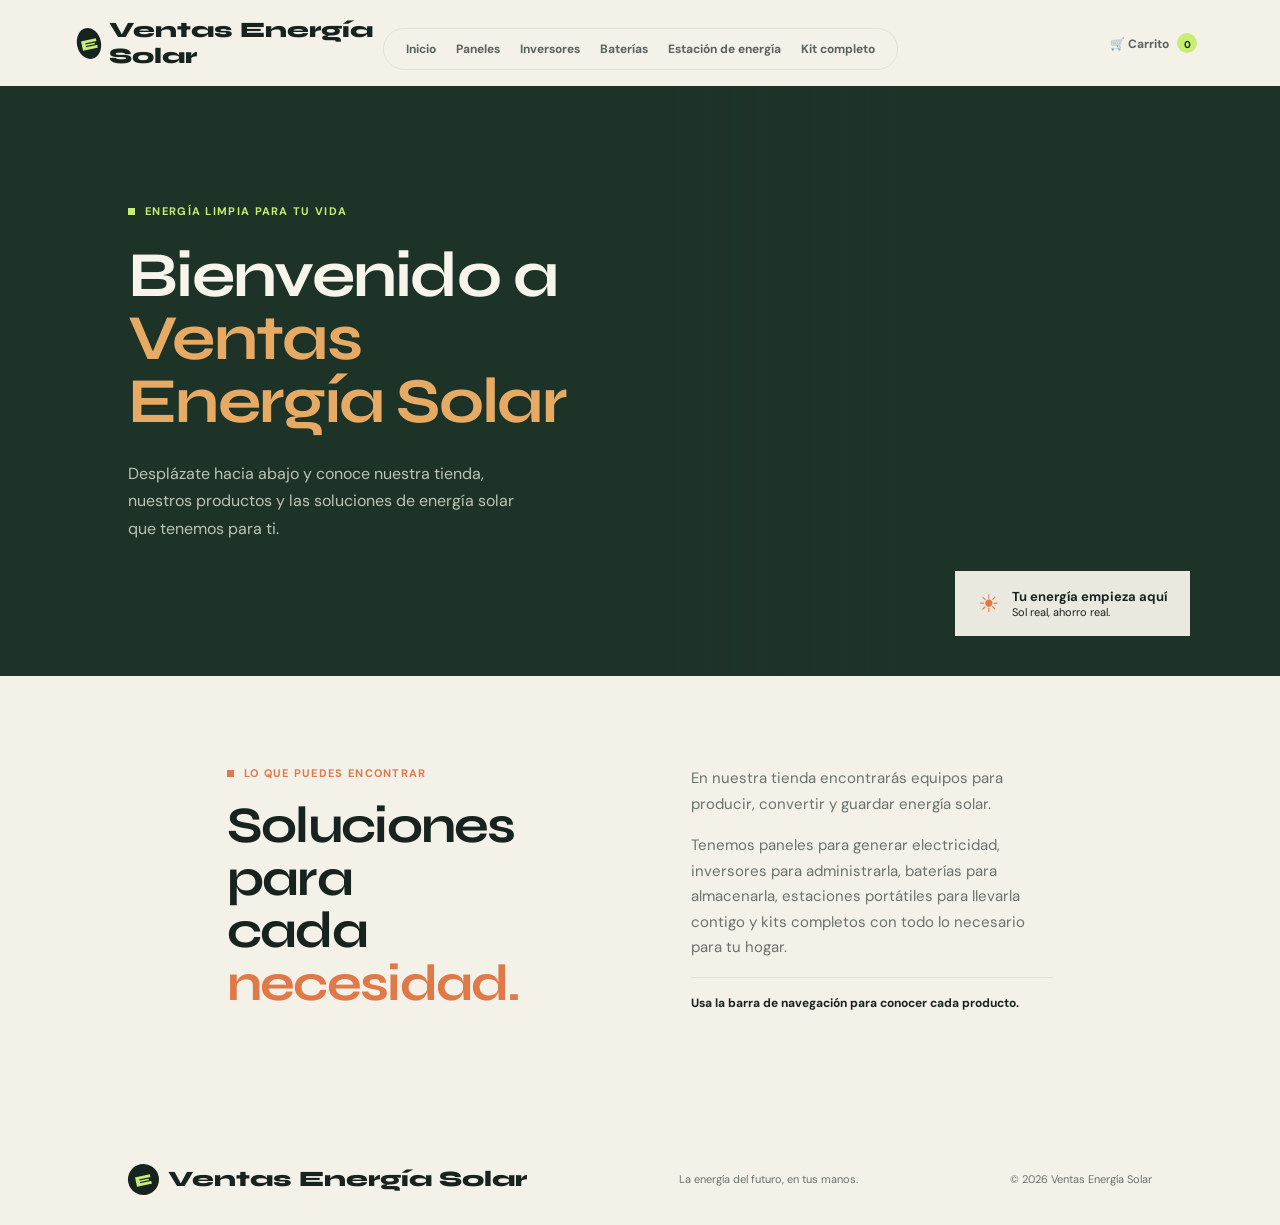
==== index.html @ c1aa7983 "Rename Principal.html to index.html" ====
<!DOCTYPE html>
<html lang="es">
<head>
    <meta charset="UTF-8">
    <meta name="viewport" content="width=device-width, initial-scale=1.0">
    <meta name="description" content="Kits solares EcoFlow, paneles e inversores para tener energía limpia en casa.">
    <title>Ventas | Energía solar</title>
    <link rel="stylesheet" href="stylePrincipal.css">
    <script src="carrito.js" defer></script>
    <link rel="shortcut icon" href="casa solar.png" type="image/x-icon">
</head>
<body>
    <header class="site-header">
        <a class="brand" href="Principal.html" aria-label="Ventas Energía Solar inicio"><span class="brand-mark">E</span><span>Ventas Energía Solar</span></a>
        <nav class="main-nav" aria-label="Navegación principal">
            <a href="Principal.html">Inicio</a>
            <a href="Paneles.html">Paneles</a>
            <a href="Inversores.html">Inversores</a>
            <a href="Baterias.html">Baterías</a>
            <a href="EstacionEnergia.html">Estación de energía</a>
            <a href="KitCompleto.html">Kit completo</a>
        </nav>
        <div class="header-actions">
            <button class="cart-button" type="button" aria-label="Ver carrito">🛒 Carrito <span>0</span></button>
        </div>
    </header>
    <main>
        <section class="hero" id="inicio">
            <div class="hero-copy">
                <p class="eyebrow"><span></span> Energía limpia para tu vida</p>
                <h1>Bienvenido a<br><em>Ventas Energía Solar</em></h1>
                <p class="hero-text">Desplázate hacia abajo y conoce nuestra tienda, nuestros productos y las soluciones de energía solar que tenemos para ti.</p>
            </div>
            <div class="hero-image" role="img" aria-label="Paneles solares en un tejado al atardecer"></div>
            <div class="hero-note">
                <span class="note-icon">☀</span>
                <span>
                    <strong>Tu energía empieza aquí</strong><br>
                    Sol real, ahorro real.
                </span>
            </div>
        </section>
        <section class="home-review" aria-label="Reseña de productos solares">
            <div class="review-heading">
                <p class="eyebrow dark"><span></span> Lo que puedes encontrar</p>
                <h2>Soluciones para<br>cada <em>necesidad.</em></h2>
            </div>
            <div class="review-text">
                <p>En nuestra tienda encontrarás equipos para producir, convertir y guardar energía solar.</p>
                <p>Tenemos paneles para generar electricidad, inversores para administrarla, baterías para almacenarla, estaciones portátiles para llevarla contigo y kits completos con todo lo necesario para tu hogar.</p>
                <p class="review-note">Usa la barra de navegación para conocer cada producto.</p>
            </div>
        </section>
    </main>
    <footer>
        <a class="brand" href="#inicio"><span class="brand-mark">E</span><span>Ventas Energía Solar</span></a><p>La energía del futuro, en tus manos.</p><span>© 2026 Ventas Energía Solar</span>
    </footer>
</body>
</html>
---- stylePrincipal.css ----
@import url('https://fonts.googleapis.com/css2?family=DM+Sans:wght@400;500;700&family=Syne:wght@600;700;800&display=swap');

:root {
    --ink: #17231e;
    --muted: #68736d;
    --lime: #c8ed75;
    --cream: #f4f1e9;
    --line: #dfe2d8;
    --dark-green: #1d3328;
}

* { box-sizing: border-box; }
html { scroll-behavior: smooth; overflow-x: hidden; }
body { margin: 0; color: var(--ink); background: var(--cream); font-family: 'DM Sans', sans-serif; overflow-x: hidden; }
a { color: inherit; text-decoration: none; }
button { font: inherit; }

/* Encabezado y navegación */
.site-header {
    align-items: center;
    display: flex;
    height: 86px;
    justify-content: space-between;
    padding: 0 6vw;
}

.site-header > .brand {
    flex: 1;
}

.brand {
    align-items: center;
    display: flex;
    gap: 9px;
    font-family: 'Syne', sans-serif;
    font-size: 22px;
    font-weight: 800;
}

.brand-mark {
    align-items: center;
    display: inline-flex;
    justify-content: center;
    width: 31px;
    height: 31px;
    border-radius: 50%;
    color: var(--lime);
    background: var(--ink);
    font-size: 15px;
    transform: rotate(-12deg);
}

.brand-dot { color: #e07948; }

.main-nav {
    align-items: center;
    border: 1px solid var(--line);
    border-radius: 999px;
    display: flex;
    gap: 20px;
    justify-content: center;
    margin: 0;
    padding: 12px 22px;
    transform: translateY(6px);
}

.main-nav a,
.cart-button {
    color: #59635d;
    font-size: 12px;
    font-weight: 700;
    white-space: nowrap;
}

.main-nav a:hover,
.card-link:hover,
.text-link:hover { color: #e07948; }

.product-header {
    position: relative;
}

.product-header .product-menu-button {
    order: -1;
    margin-right: 20px;
}

.product-header .main-nav {
    display: none;
    position: absolute;
    top: 72px;
    left: 6vw;
    z-index: 5;
    flex-direction: column;
    align-items: stretch;
    gap: 0;
    min-width: 210px;
    padding: 10px 20px;
    border-radius: 0;
    background: var(--cream);
    box-shadow: 0 12px 28px rgba(23, 35, 30, .12);
    transform: none;
}

.product-header .main-nav.is-open {
    display: flex;
}

.product-header .main-nav a {
    padding: 10px 0;
    border-bottom: 1px solid var(--line);
}

.product-header .main-nav a:last-child {
    border-bottom: 0;
}

.product-menu-button {
    display: block;
    width: 43px;
    height: 43px;
    border: 1px solid var(--line);
    border-radius: 4px;
    color: var(--ink);
    background: rgba(244, 241, 233, .55);
    cursor: pointer;
    font-size: 21px;
    line-height: 1;
}

.product-menu-button:hover,
.product-menu-button.is-open {
    color: var(--cream);
    background: rgba(29, 51, 40, .78);
}

.category-content > .product-type {
    color: #e07948;
}

.category-content > h1.product-type {
    margin: 0;
    color: #e07948;
    font-family: 'Syne', sans-serif;
    font-size: clamp(36px, 4vw, 54px);
    line-height: 1.03;
    letter-spacing: -1.7px;
    text-transform: none;
}

.header-actions {
    align-items: center;
    display: flex;
    flex: 1;
    gap: 21px;
    justify-content: flex-end;
}

.icon-button,
.cart-button {
    border: 0;
    background: transparent;
    cursor: pointer;
}

.icon-button {
    position: relative;
    font-size: 29px;
    line-height: 1;
    transform: rotate(-20deg);
}

.cart-button span {
    align-items: center;
    display: inline-flex;
    justify-content: center;
    width: 20px;
    height: 20px;
    margin-left: 5px;
    padding-top: 3px;
    border-radius: 50%;
    color: var(--ink);
    background: var(--lime);
    font-size: 10px;
}

.product-header .cart-button {
    align-items: center;
    display: inline-flex;
    height: 43px;
}

/* Botones y textos compartidos */
h1, h2, h3, p { margin-top: 0; }
h1, h2 { font-family: 'Syne', sans-serif; letter-spacing: -1.7px; }
em { color: #e7aa65; font-style: normal; }

.eyebrow {
    align-items: center;
    display: flex;
    gap: 10px;
    color: var(--lime);
    font-size: 11px;
    font-weight: 700;
    letter-spacing: 1.3px;
    text-transform: uppercase;
}

.eyebrow span { display: inline-block; width: 7px; height: 7px; background: var(--lime); }
.eyebrow.dark { color: #e07948; }
.eyebrow.dark span { background: #e07948; }

.primary-button {
    align-items: center;
    display: inline-flex;
    gap: 30px;
    padding: 16px 19px;
    color: var(--ink);
    background: var(--lime);
    font-size: 13px;
    font-weight: 700;
    transition: transform .2s, background .2s;
}

.primary-button:hover { background: #e0fb9c; transform: translateY(-3px); }
.text-link { color: #f7f5eb; font-size: 13px; font-weight: 700; }
.text-link span, .card-link span { margin-left: 8px; color: #e07948; font-size: 21px; }

/* Portada */
.hero {
    position: relative;
    display: grid;
    grid-template-columns: 46% 54%;
    min-height: 590px;
    padding-left: 10vw;
    overflow: hidden;
    color: #f7f5eb;
    background: var(--dark-green);
}

.hero-copy { align-self: center; position: relative; z-index: 1; padding: 54px 5vw 54px 0; }
.hero h1 { margin: 27px 0; font-size: clamp(47px, 5vw, 78px); line-height: .98; }
.hero-text { max-width: 400px; color: #bbc4b5; font-size: 16px; line-height: 1.7; }
.hero-actions { align-items: center; display: flex; gap: 27px; margin-top: 30px; }
.hero-proof { align-items: center; display: flex; gap: 9px; margin-top: 62px; color: #aab7a9; font-size: 11px; }
.hero-proof strong { color: #fff; font-size: 15px; }
.stars { color: #e7aa65; letter-spacing: 2px; }

.hero-image {
    min-height: 590px;
    background: linear-gradient(90deg, rgba(29, 51, 40, .18), transparent 40%), url('https://images.unsplash.com/photo-1509391366360-2e959784a276?auto=format&fit=crop&w=1400&q=85') center / cover;
}

.hero-note {
    align-items: center;
    display: flex;
    gap: 12px;
    position: absolute;
    right: 7vw;
    bottom: 40px;
    padding: 17px 23px;
    color: var(--ink);
    background: rgba(247, 245, 235, .94);
    font-size: 11px;
}

.hero-note strong { font-size: 13px; }
.note-icon { color: #e07948; font-size: 24px; }

/* Presentación y productos */
.intro { display: flex; justify-content: space-between; padding: 106px 10vw 51px; }
.intro h2 { margin: 21px 0 0; font-size: clamp(34px, 4vw, 54px); line-height: 1.03; }
.intro h2 em { color: #e07948; }
.intro-text { max-width: 350px; margin: 38px 4vw 0 0; color: var(--muted); font-size: 15px; line-height: 1.65; }
.product-grid { display: grid; grid-template-columns: repeat(3, 1fr); gap: 24px; padding: 0 10vw 100px; }
.product-card { min-width: 0; }
.product-image { position: relative; height: 290px; margin-bottom: 22px; overflow: hidden; }
.product-image::after { content: ''; position: absolute; inset: 0; transition: transform .5s; }
.product-card:hover .product-image::after { transform: scale(1.06); }
.ecoflow::after { background: url('https://images.unsplash.com/photo-1473341304170-971dccb5ac1e?auto=format&fit=crop&w=800&q=80') center / cover; }
.panels::after { background: url('https://images.unsplash.com/photo-1497435334941-8c899ee9e8e9?auto=format&fit=crop&w=800&q=80') center / cover; }
.inverter::after { background: url('https://images.unsplash.com/photo-1613665813446-82a78c468a1d?auto=format&fit=crop&w=800&q=80') center / cover; }
.product-tag, .product-number { position: absolute; z-index: 1; }
.product-tag { top: 0; left: 17px; padding: 8px 11px; background: var(--lime); font-size: 10px; font-weight: 700; text-transform: uppercase; }
.product-number { right: 19px; bottom: 17px; color: white; font-family: 'Syne', sans-serif; font-size: 25px; }
.product-info { align-items: start; display: flex; justify-content: space-between; }
.product-type { margin-bottom: 7px; color: #e07948; font-size: 10px; font-weight: 700; letter-spacing: 1px; text-transform: uppercase; }
.product-info h3 { margin: 0; font-family: 'Syne', sans-serif; font-size: 20px; }
.price { font-family: 'Syne', sans-serif; font-size: 19px; white-space: nowrap; }
.price small { color: var(--muted); font-family: 'DM Sans', sans-serif; font-size: 9px; font-weight: 400; }
.product-description { max-width: 290px; margin: 16px 0 15px; color: var(--muted); font-size: 13px; line-height: 1.6; }
.card-link { display: inline-block; width: 100%; padding-bottom: 12px; border-bottom: 1px solid var(--line); font-size: 12px; font-weight: 700; }

/* Reseña breve de la página principal */
.home-review {
    display: grid;
    grid-template-columns: 1fr 1fr;
    gap: 8vw;
    max-width: 980px;
    margin: 0 auto;
    padding: 90px 6vw 105px;
}

.home-review h2 {
    margin: 20px 0 0;
    font-size: clamp(34px, 4vw, 54px);
    line-height: 1.03;
}

.home-review h2 em {
    color: #e07948;
}

.review-text {
    align-self: end;
    max-width: 470px;
    color: var(--muted);
    font-size: 15px;
    line-height: 1.7;
}

.review-text p {
    margin-bottom: 16px;
}

.review-note {
    padding-top: 15px;
    border-top: 1px solid var(--line);
    color: var(--ink);
    font-size: 12px;
    font-weight: 700;
}

/* Beneficios, asesoría y pie */
.trust-strip { display: grid; grid-template-columns: repeat(3, 1fr); margin: 0 10vw; padding: 31px 0; border-top: 1px solid #35483d; border-bottom: 1px solid #35483d; }
.trust-strip div { align-items: center; display: grid; grid-template-columns: 38px auto; }
.trust-strip div + div { padding-left: 35px; border-left: 1px solid var(--line); }
.trust-icon { grid-row: span 2; color: #e07948; font-size: 24px; }
.trust-strip strong { font-size: 13px; }
.trust-strip small { margin-top: 4px; color: var(--muted); font-size: 11px; }
.consultation { align-items: center; display: flex; justify-content: space-between; margin-top: 100px; padding: 80px 10vw; color: #f7f5eb; background: var(--dark-green); }
.consultation h2 { margin-top: 15px; }
.consultation-detail { max-width: 350px; }
.consultation-detail p { color: #bdc8bd; font-size: 15px; line-height: 1.65; }
.light { margin-top: 18px; }
footer { align-items: center; display: flex; justify-content: space-between; padding: 30px 10vw; }
footer p, footer > span { margin: 0; color: var(--muted); font-size: 11px; }

/* Páginas individuales de categorías */
.category-page { min-height: calc(100vh - 170px); }
.category-hero { align-items: center; position: relative; display: flex; min-height: 475px; padding: 70px 10vw; background-position: center; background-size: cover; }
.category-hero::before { content: ''; position: absolute; inset: 0; background: linear-gradient(90deg, rgba(244, 241, 233, .97) 0%, rgba(244, 241, 233, .8) 38%, rgba(244, 241, 233, .05) 75%); }
.category-hero > div { position: relative; z-index: 1; max-width: 530px; }
.category-hero h1 { margin: 22px 0; color: var(--ink); font-size: clamp(45px, 5vw, 70px); }
.category-hero p:not(.eyebrow) { max-width: 420px; margin-bottom: 28px; color: var(--muted); font-size: 16px; line-height: 1.7; }
.panels-page { background-image: url('https://images.unsplash.com/photo-1497435334941-8c899ee9e8e9?auto=format&fit=crop&w=1500&q=85'); }
.category-hero.panels-page { display: none; }
.inverter-page { background-image: url('https://images.unsplash.com/photo-1613665813446-82a78c468a1d?auto=format&fit=crop&w=1500&q=85'); }
.battery-page { background-image: url('https://images.unsplash.com/photo-1592833159155-c62df1b65634?auto=format&fit=crop&w=1500&q=85'); }
.ecoflow-page { background-image: url('https://images.unsplash.com/photo-1473341304170-971dccb5ac1e?auto=format&fit=crop&w=1500&q=85'); }
.complete-page { background-image: url('https://images.unsplash.com/photo-1509391366360-2e959784a276?auto=format&fit=crop&w=1500&q=85'); }
.category-content { padding: 76px 10vw 90px; }
.category-content h2 { margin: 12px 0 18px; }
.category-content > p:not(.product-type) { max-width: 570px; color: var(--muted); font-size: 16px; line-height: 1.7; }
.category-actions { align-items: center; display: flex; gap: 28px; margin-top: 30px; }
.dark-link { color: var(--ink); }

.category-products {
    display: grid;
    grid-template-columns: repeat(3, 1fr);
    gap: 24px;
    margin-top: 38px;
}

.category-product {
    display: flex;
    flex-direction: column;
    padding-bottom: 25px;
    border-bottom: 1px solid var(--line);
}

.category-product img {
    display: block;
    width: 100%;
    height: 220px;
    padding: 18px;
    border: 1px solid var(--line);
    background: #fff;
    object-fit: contain;
    object-position: center;
    margin-bottom: 22px;
}

.category-product .product-type { margin-bottom: 8px; }

.category-product h3 {
    margin: 0 0 8px;
    font-family: 'Syne', sans-serif;
    font-size: 20px;
}

.product-brand {
    margin-bottom: 12px;
    color: var(--ink);
    font-size: 12px;
    font-weight: 700;
}

.category-product .product-description {
    min-height: 63px;
    margin: 0 0 15px;
}

.product-price {
    margin-bottom: 18px;
    font-family: 'Syne', sans-serif;
    font-size: 18px;
}

.category-product .primary-button {
    align-self: flex-start;
    gap: 24px;
    padding: 13px 16px;
    font-size: 12px;
}

/* Carrito y pago por Transfermóvil */
.cart-drawer {
    position: fixed;
    inset: 0;
    z-index: 20;
    visibility: hidden;
    background: rgba(23, 35, 30, .35);
    opacity: 0;
    transition: opacity .2s, visibility .2s;
}

.cart-drawer.is-visible {
    visibility: visible;
    opacity: 1;
}

.cart-panel {
    position: absolute;
    top: 0;
    right: 0;
    display: flex;
    flex-direction: column;
    width: min(440px, 100%);
    height: 100%;
    padding: 30px;
    overflow-y: auto;
    color: var(--ink);
    background: var(--cream);
    box-shadow: -12px 0 30px rgba(23, 35, 30, .18);
}

.cart-heading {
    align-items: center;
    display: flex;
    justify-content: space-between;
    margin-bottom: 25px;
}

.cart-heading h2 {
    margin: 0;
    font-size: 32px;
}

.cart-heading button,
.cart-remove {
    border: 0;
    color: var(--ink);
    background: transparent;
    cursor: pointer;
    font-size: 25px;
}

.cart-empty {
    padding: 18px 0;
    color: var(--muted);
    font-size: 14px;
}

.cart-item {
    align-items: center;
    display: grid;
    grid-template-columns: 58px 1fr auto 20px;
    gap: 10px;
    padding: 14px 0;
    border-bottom: 1px solid var(--line);
}

.cart-item img {
    width: 58px;
    height: 58px;
    padding: 5px;
    object-fit: contain;
    border: 1px solid var(--line);
    background: white;
}

.cart-item strong,
.cart-item small,
.cart-item span {
    display: block;
}

.cart-item strong { font-size: 12px; }
.cart-item small { margin: 3px 0; color: var(--muted); font-size: 10px; }
.cart-item span { font-size: 11px; font-weight: 700; }

.cart-quantity {
    align-items: center;
    display: flex;
    gap: 7px;
}

.cart-quantity button {
    width: 23px;
    height: 23px;
    border: 1px solid var(--line);
    color: var(--ink);
    background: transparent;
    cursor: pointer;
}

.cart-quantity span { font-size: 12px; }
.cart-summary { display: flex; justify-content: space-between; margin: 25px 0; font-size: 14px; }
.cart-summary strong { font-family: 'Syne', sans-serif; font-size: 20px; }

.payment-box {
    margin-top: auto;
    padding: 20px;
    border: 1px solid var(--line);
    background: rgba(255, 255, 255, .5);
}

.payment-box .product-type { margin-bottom: 7px; }
.payment-box h3 { margin: 0 0 8px; font-family: 'Syne', sans-serif; font-size: 18px; }
.payment-box p:not(.product-type) { color: var(--muted); font-size: 12px; line-height: 1.5; }
.payment-box small { display: block; color: var(--muted); font-size: 10px; line-height: 1.4; }

.qr-placeholder {
    align-items: center;
    display: flex;
    width: 130px;
    height: 130px;
    margin: 15px auto;
    border: 8px solid white;
    outline: 1px solid var(--line);
    color: var(--muted);
    background: #e7e5db;
    font-size: 11px;
    font-weight: 700;
    text-align: center;
}

.payment-qr {
    display: block;
    width: 130px;
    height: 130px;
    margin: 15px auto;
    object-fit: contain;
    background: white;
}

.cart-checkout {
    justify-content: center;
    width: 100%;
    margin-top: 18px;
}

/* Adaptación para teléfonos */
@media (max-width: 720px) {
    .site-header { align-items: center; flex-wrap: wrap; height: auto; padding: 20px 6vw 0; }
    .site-header > .brand { flex: initial; }
    .product-header { display: grid; grid-template-columns: 43px 1fr; grid-template-areas: 'brand brand' 'menu actions'; row-gap: 12px; }
    .product-header > .brand { grid-area: brand; }
    .product-header .product-menu-button { grid-area: menu; order: initial; margin: 0; }
    .product-header .header-actions { grid-area: actions; justify-content: flex-end; }
    .main-nav { order: 3; gap: 20px; width: 100%; margin: 17px 0 24px; padding: 12px 18px 13px; overflow-x: auto; justify-content: flex-start; transform: none; }
    .product-header .main-nav { order: initial; top: 84px; left: 76px; width: calc(100vw - 76px); max-width: calc(100vw - 76px); min-width: 0; margin: 0; padding: 10px 14px; overflow-x: auto; overflow-y: hidden; flex-direction: row; align-items: center; }
    .product-header .main-nav a { flex: 0 0 auto; padding: 10px 14px; border-right: 1px solid var(--line); border-bottom: 0; }
    .product-header .main-nav a:last-child { border-right: 0; }
    .main-nav a { font-size: 11px; }
    .hero { display: block; min-height: auto; margin-top: 12px; padding-left: 6vw; }
    .hero-copy { padding: 70px 6vw 60px 0; }
    .hero-image { min-height: 260px; }
    .hero-note { right: 6vw; bottom: 18px; }
    .hero-proof { margin-top: 38px; }
    .intro { display: block; padding: 75px 6vw 40px; }
    .intro-text { margin-top: 28px; }
    .product-grid { display: block; padding: 0 6vw 65px; }
    .product-card { margin-bottom: 55px; }
    .product-image { height: 250px; }
    .trust-strip { display: block; margin: 0 6vw; padding: 10px 0; }
    .trust-strip div { padding: 20px 0; }
    .trust-strip div + div { padding-left: 0; border-top: 1px solid var(--line); border-left: 0; }
    .consultation { align-items: start; display: block; margin-top: 65px; padding: 65px 6vw; }
    .consultation-detail { margin-top: 35px; }
    footer { align-items: start; display: grid; gap: 18px; padding: 30px 6vw; }
    .category-hero { min-height: 520px; padding: 50px 6vw; }
    .category-hero::before { background: linear-gradient(90deg, rgba(244, 241, 233, .97), rgba(244, 241, 233, .55)); }
    .category-content { padding: 65px 6vw 75px; }
    .category-actions { align-items: flex-start; flex-direction: column; gap: 22px; }
    .category-products { display: block; }
    .category-product { margin-bottom: 42px; }
    .category-product img { height: 240px; }

    .cart-panel { padding: 24px 20px; }

    .home-review { display: block; padding: 70px 6vw 80px; }
    .review-text { margin-top: 32px; }
}
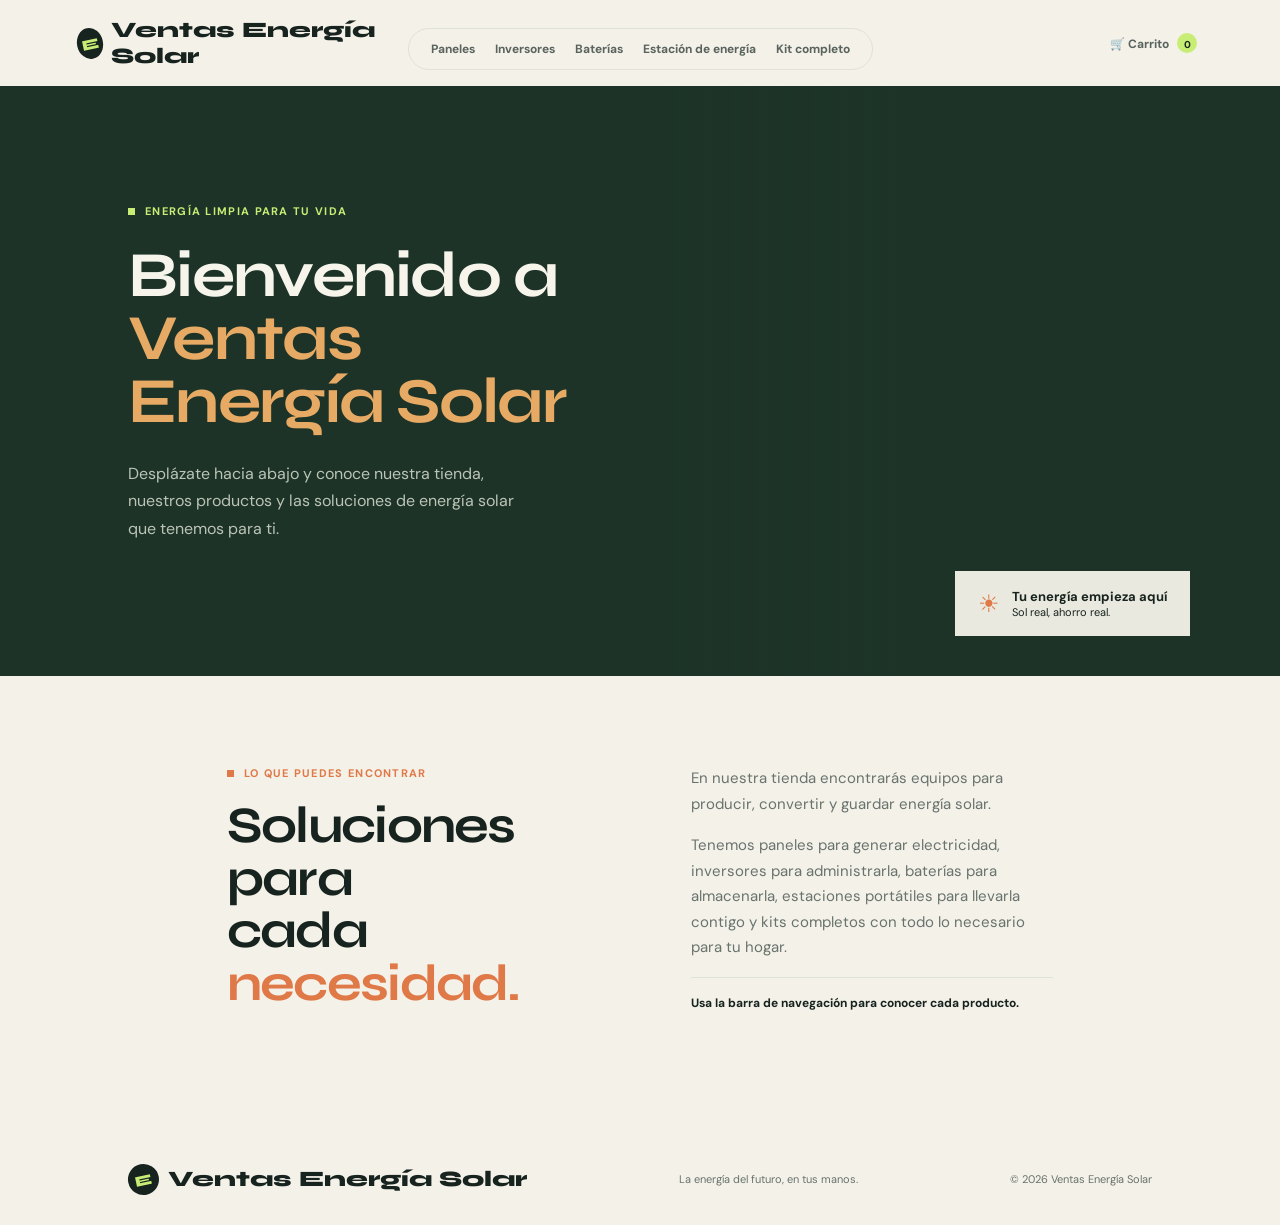
==== commit f88d5430: "Add files via upload" ====
--- a/index.html
+++ b/index.html
@@ -11,9 +11,8 @@
 </head>
 <body>
     <header class="site-header">
-        <a class="brand" href="Principal.html" aria-label="Ventas Energía Solar inicio"><span class="brand-mark">E</span><span>Ventas Energía Solar</span></a>
+        <a class="brand" href="index.html" aria-label="Ventas Energía Solar inicio"><span class="brand-mark">E</span><span>Ventas Energía Solar</span></a>
         <nav class="main-nav" aria-label="Navegación principal">
-            <a href="Principal.html">Inicio</a>
             <a href="Paneles.html">Paneles</a>
             <a href="Inversores.html">Inversores</a>
             <a href="Baterias.html">Baterías</a>
@@ -56,4 +55,4 @@
         <a class="brand" href="#inicio"><span class="brand-mark">E</span><span>Ventas Energía Solar</span></a><p>La energía del futuro, en tus manos.</p><span>© 2026 Ventas Energía Solar</span>
     </footer>
 </body>
-</html>
+</html>
--- a/stylePrincipal.css
+++ b/stylePrincipal.css
@@ -215,8 +215,11 @@
     display: inline-flex;
     gap: 30px;
     padding: 16px 19px;
+    border: 0;
     color: var(--ink);
     background: var(--lime);
+    cursor: pointer;
+    font-family: inherit;
     font-size: 13px;
     font-weight: 700;
     transition: transform .2s, background .2s;
@@ -417,6 +420,15 @@
     font-size: 18px;
 }
 
+.product-price .price-mn {
+    display: block;
+    margin-top: 3px;
+    color: var(--muted);
+    font-family: 'DM Sans', sans-serif;
+    font-size: 13px;
+    font-weight: 700;
+}
+
 .category-product .primary-button {
     align-self: flex-start;
     gap: 24px;
@@ -540,6 +552,49 @@
 .payment-box h3 { margin: 0 0 8px; font-family: 'Syne', sans-serif; font-size: 18px; }
 .payment-box p:not(.product-type) { color: var(--muted); font-size: 12px; line-height: 1.5; }
 .payment-box small { display: block; color: var(--muted); font-size: 10px; line-height: 1.4; }
+
+.payment-account {
+    display: block;
+    margin-bottom: 4px;
+    font-family: 'Syne', sans-serif;
+    font-size: 15px;
+    letter-spacing: .5px;
+}
+
+.cart-toast {
+    position: fixed;
+    left: 50%;
+    bottom: 26px;
+    z-index: 30;
+    margin: 0;
+    padding: 13px 22px;
+    border-radius: 999px;
+    color: var(--ink);
+    background: var(--lime);
+    box-shadow: 0 14px 28px rgba(23, 35, 30, .22);
+    font-size: 13px;
+    font-weight: 700;
+    opacity: 0;
+    pointer-events: none;
+    transform: translate(-50%, 14px);
+    transition: opacity .25s, transform .25s;
+}
+
+.cart-toast.is-visible {
+    opacity: 1;
+    transform: translate(-50%, 0);
+}
+
+.cart-checkout.is-disabled {
+    opacity: .45;
+    cursor: not-allowed;
+    pointer-events: auto;
+}
+
+.cart-checkout.is-disabled:hover {
+    background: var(--lime);
+    transform: none;
+}
 
 .qr-placeholder {
     align-items: center;
